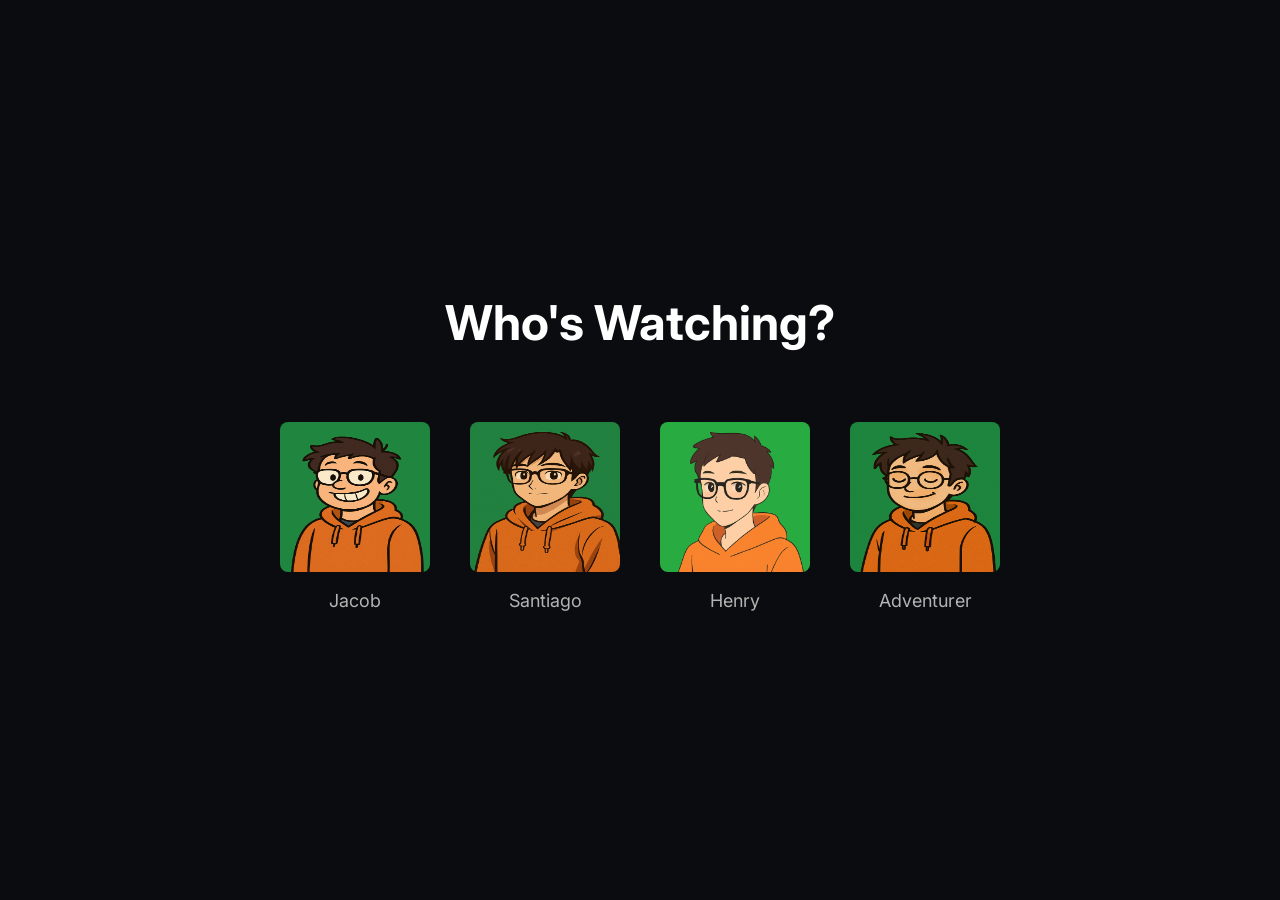
==== index.html @ 8b9bdb8b "Changed name for fun" ====
<!DOCTYPE html>
<html lang="en">
<head>
    <meta charset="UTF-8">
    <meta name="viewport" content="width=device-width, initial-scale=1.0">
    <title>Henry - Hulu Style Portfolio</title>
    <link href="https://fonts.googleapis.com/css2?family=Inter:wght@400;500;600;700;800&display=swap" rel="stylesheet">
    <link rel="stylesheet" href="styles.css">
</head>
<body>
    <!-- Profile Selection Page (Initial View) -->
    <div class="page active" id="profile-selection-page">
        <section class="profile-selection">
            <div class="container">
                <h2>Who's Watching?</h2>
                <div class="profiles">
                    <div class="profile" data-profile="recruiter">
                        <img src="/fotos/person1.png" alt="Person1" class="Person">
                        <!-- <div class="profile-img blue">😊</div> -->
                        <div class="profile-name">Jacob</div>
                    </div>
                    <div class="profile" data-profile="developer">
                        <img src="/fotos/person2.png" alt="Person2" class="Person">
                        <!-- <div class="profile-img gray">😊</div> -->
                        <div class="profile-name">Santiago</div>
                    </div>
                    <div class="profile" data-profile="client">
                        <img src="/fotos/person6.png" alt="Person3" class="Person">
                        <!-- <div class="profile-img green">😊</div> -->
                        <div class="profile-name">Henry</div>
                    </div>
                    <div class="profile" data-profile="adventurer">
                        <img src="/fotos/person4.png" alt="Person4" class="Person">
                        <!-- <div class="profile-img orange">😊</div> -->
                        <div class="profile-name">Adventurer</div>
                    </div>
                </div>
            </div>
        </section>
    </div>

    <!-- Main Content Page (Hidden Initially) -->
    <div class="page" id="main-content-page">
        <header id="header">
            <div class="container">
                <nav>
                    <div class="logo">Henry</div>
                    <ul class="nav-links">
                        <li><a href="#home">Home</a></li>
                        <li><a href="#top-picks">Recommendations</a></li>
                        <li><a href="#skills">Skills</a></li>
                        <li><a href="#projects">Projects</a></li>
                        <li><a href="#hire">Hire Me</a></li>
                    </ul>
                    <div class="profile-icon">👤</div>
                </nav>
            </div>
        </header>

        <section class="hero" id="home">
            <div class="container">
                <div id= "homeBackgroundimg" class="hero-content" >
                    <!-- style="background-image: url('fotos/contact_me.jpg')" for the hero-content div class to make an image for the home page-->
                    <h1>Henry - Programmer</h1>
                    <p>Dynamic and results-driven Software Engineer with 1+ years in full-stack development across high-impact, large-scale applications. I bring expertise in React, Node, AWS, Kubernetes, and Docker, with a passion for optimizing systems to scale.</p>
                    <div class="action-buttons">
                        <a href="Resume@Henry.pdf" download>
                            <button class="btn btn-primary">
                                <span class="btn-icon">▶</span> Resume
                            </button>
                        </a>
                        <a href="https://www.linkedin.com/in/henry-ramirez-jr-a939a5216/" target="_blank">
                            <button class="btn btn-secondary">
                                <span class="btn-icon">ℹ</span> LinkedIn
                            </button>
                        </a>
                    </div>
                </div>
            </div>
        </section>

        <section class="section" id="top-picks">
            <div class="container">
                <div class="section-header">
                    <h2 class="section-title">Today's Top Picks</h2>
                    <p class="section-subtitle">Explore my highlighted projects and experiences</p>
                </div>
                
                <div class="picks-row">
                    <h3>Recommendations</h3>
                    <div class="picks-content">
                        <!-- <div class="pick-card" style="background-image: url('/api/placeholder/400/320')">
                            <div class="pick-card-content">
                                <h4>Recommendations</h4>
                            </div>
                        </div> -->
                        <a href="#hire">
                            <div id="contact" class="pick-card">
                                <div class="pick-card-content">
                                    <h4>Contact Me</h4>
                                </div>
                            </div>
                        </a>
                        <a href="#projects">
                            <div id="project" class="pick-card">
                                <div class="pick-card-content">
                                    <h4>Projects</h4>
                                </div>
                            </div>
                        </a>
                        <a href="#skills">
                            <div id="experience" class="pick-card">
                                <div class="pick-card-content">
                                    <h4>Experience</h4>
                                </div>
                            </div>
                        </a>
                        <!-- <div class="pick-card" style="background-image: url('/api/placeholder/400/320')">
                            <div class="pick-card-content">
                                <h4>Certifications</h4>
                            </div>
                        </div> -->
                    </div>
                </div>
            </div>
        </section>

        <section class="section" id="skills">
            <div class="container">
                <div class="section-header">
                    <h2 class="section-title">Skills & Expertise</h2>
                    <p class="section-subtitle">Technologies and tools I work with</p>
                </div>
                
                <div class="skills-grid">
                    <div class="skill-category">
                        <h3>Frontend Development</h3>
                        <ul class="skill-list">
                            <li>React.js</li>
                            <li>JavaScript / TypeScript</li>
                            <li>HTML5 & CSS3</li>
                        </ul>
                    </div>
                    
                    <div class="skill-category">
                        <h3>Backend Development</h3>
                        <ul class="skill-list">
                            <li>Node.js</li>
                            <li>Java</li>
                            <li>C++</li>
                        </ul>
                    </div>
                    
                    <!-- <div class="skill-category">
                        <h3>DevOps & Cloud</h3>
                        <ul class="skill-list">
                            <li>AWS / GCP</li>
                            <li>Docker / Kubernetes</li>
                            <li>CI/CD Pipelines</li>
                            <li>Terraform / IaC</li>
                            <li>Monitoring & Logging</li>
                        </ul>
                    </div> -->
                    
                    <div class="skill-category">
                        <h3>Tools & Practices</h3>
                        <ul class="skill-list">
                            <li>Git / GitHub</li>
                            <li>Agile / Scrum</li>
                            <li>Test-Driven Development</li>
                            <li>Performance Optimization</li>
                            <li>Security Best Practices</li>
                        </ul>
                    </div>
                </div>
            </div>
        </section>

        <section class="section" id="projects">
            <div class="container">
                <div class="section-header">
                    <h2 class="section-title">Featured Projects</h2>
                    <p class="section-subtitle">A selection of my recent work and achievements</p>
                </div>
                
                <div class="projects-container">
                    <a href="https://github.com/HDramire/fighting-game" target="_blank">
                        <div class="project-card">
                            <div id="fightingGame" class="project-image">
                                <span class="fade-text">Project 1</span>
                            </div>
                            <div class="project-content">
                                <h3>Fightting Game</h3>
                                <p>Built a game inspired by Street Fighter, where two players can fight each other and one of them can win a match. </p>
                                <div class="project-tags">
                                    <span class="tag">JavaScript</span>
                                    <span class="tag">HTML</span>
                                    <span class="tag">CSS</span>
                                </div>
                            </div>
                        </div>
                    </a>
                    <a href="https://github.com/HDramire/ContactApp2" target="_blank">
                        <div class="project-card">
                            <div id="phoneContact" class="project-image">
                                <span class="fade-text">Project 2</span>
                            </div>
                            <div class="project-content">
                                <h3>Contacts app</h3>
                                <p>Developed a contact app where the user its shown  couple of names with their phone number but can also add more contacts.</p>
                                <div class="project-tags">
                                    <span class="tag">React.js</span>
                                    <span class="tag">JavaScript</span>
                                    <span class="tag">HTML</span>
                                    <span class="tag">CSS</span>
                                </div>
                            </div>
                        </div>
                    </a>
                    
                    <div class="project-card">
                        <div id="personalWeb" class="project-image">
                            <span class="fade-text">Project 3</span>
                        </div>
                        <div class="project-content">
                            <h3>Microservices Migration</h3>
                            <p>Transformed legacy monolith into a scalable microservices architecture, reducing response times by 80%.</p>
                            <div class="project-tags">
                                <span class="tag">Kubernetes</span>
                                <span class="tag">Docker</span>
                                <span class="tag">Kafka</span>
                            </div>
                        </div>
                    </div>
                </div>
            </div>
        </section>

        <section class="section" id="hire">
            <div class="container">
                <div class="section-header">
                    <h2 class="section-title">Let's Work Together</h2>
                    <p class="section-subtitle">Interested in collaborating or have a project in mind? Get in touch!</p>
                </div>
                <a href="mailto:hrehenry29@gmail.com">
                    <div style="text-align: center; margin-top: 30px;">
                        <button class="btn btn-primary">Contact Me</button>
                    </div>
                </a>
            </div>
        </section>

        <footer>
            <div class="container">
                <p>© 2025 Henry. All rights reserved.</p>
                <p>Inspired by Hulu's design language & Netflix's layout</p>
            </div>
        </footer>
    </div>
    <script src="script.js"></script>
</body>
</html>
---- styles.css ----
:root {
            --primary: #1ce783; /* Hulu green */
            --primary-hover: #0fe276;
            --background: #0b0c0f;
            --card-bg: #1a1c22;
            --text: #ffffff;
            --text-muted: #b3b3b3;
        }

        #contact:hover {
            background-image: url('fotos/contact_me.jpg');
            animation: fadeIn 0.5s ease-in;
        }
        #project:hover {
            background-image: url('fotos/project_me.png');
            animation: fadeIn 0.5s ease-in;
        }
        #experience:hover {
            background-image: url('fotos/experience_me.jpg');
            animation: fadeIn 0.5s ease-in;
        }
        
        * {
            margin: 0;
            padding: 0;
            box-sizing: border-box;
        }
        
        body {
            font-family: 'Inter', sans-serif;
            background-color: var(--background);
            color: var(--text);
            line-height: 1.6;
            overflow-x: hidden;
        }
        
        a {
            text-decoration: none;
            color: var(--text);
        }
        
        button {
            cursor: pointer;
        }
        
        img {
            max-width: 100%;
        }
        
        .container {
            width: 95%;
            max-width: 1400px;
            margin: 0 auto;
        }
        
        /*  transitions */
        .page {
            display: none;
            opacity: 0;
            transition: opacity 0.8s ease;
            position: absolute;
            width: 100%;
            top: 0;
            left: 0;
        }
        
        .page.active {
            display: block;
            opacity: 1;
            position: relative;
        }
        
        /* Header - initially hidden */
        header {
            position: fixed;
            top: 0;
            left: 0;
            right: 0;
            z-index: 100;
            padding: 15px 0;
            background: linear-gradient(to bottom, rgba(11, 12, 15, 0.95) 0%, rgba(11, 12, 15, 0) 100%);
            transition: all 0.3s ease;
            opacity: 0;
            transform: translateY(-20px);
        }
        
        header.visible {
            opacity: 1;
            transform: translateY(0);
        }
        
        header.scrolled {
            background-color: var(--background);
        }
        
        nav {
            display: flex;
            justify-content: space-between;
            align-items: center;
        }
        
        .logo {
            font-size: 24px;
            font-weight: 800;
            color: var(--primary);
            letter-spacing: 1px;
            text-transform: uppercase;
        }
        
        .nav-links {
            display: flex;
            list-style: none;
        }
        
        .nav-links li {
            margin-left: 30px;
        }
        
        .nav-links a {
            font-weight: 500;
            transition: color 0.3s ease;
            font-size: 16px;
        }
        
        .nav-links a:hover {
            color: var(--primary);
        }
        
        .profile-icon {
            width: 32px;
            height: 32px;
            border-radius: 50%;
            background-color: var(--primary);
            display: flex;
            align-items: center;
            justify-content: center;
        }

        .profile-wrapper {
            position: relative;
            display: inline-block;
        }
        
        .profile-menu {
            position: absolute;
            right: 0;
            top: 45px;
            background: #1a1c22;
            border: 1px solid rgba(255, 255, 255, 0.12);
            border-radius: 8px;
            padding: 8px;
            min-width: 160px;
            display: none;
            z-index: 9999;
        }
        
        .profile-menu.show {
            display: block;
        }
        
        .profile-menu-item {
            width: 100%;
            background: transparent;
            border: none;
            color: #fff;
            padding: 10px 12px;
            text-align: left;
            cursor: pointer;
            border-radius: 6px;
        }
        
        .profile-menu-item:hover {
            background: rgba(255, 255, 255, 0.08);
        }
        
        /* Hero Section */
        .hero {
            height: 100vh;
            min-height: 700px;
            display: flex;
            align-items: center;
            background: linear-gradient(to top, var(--background) 0%, rgba(11, 12, 15, 0.7) 50%, rgba(11, 12, 15, 0.4) 100%), url('/api/placeholder/1920/1080') center/cover no-repeat;
            margin-bottom: 40px;
            padding-top: 60px;
        }
        
        .hero-content {
            max-width: 800px;
        }
        
        .hero h1 {
            font-size: 52px;
            font-weight: 800;
            margin-bottom: 15px;
            line-height: 1.2;
        }
        
        .hero h2 {
            font-size: 28px;
            font-weight: 600;
            margin-bottom: 20px;
            color: var(--primary);
        }
        
        .hero p {
            margin-bottom: 30px;
            font-size: 18px;
            max-width: 700px;
            line-height: 1.6;
        }
        
        .action-buttons {
            display: flex;
            gap: 15px;
        }
        
        .btn {
            padding: 12px 24px;
            border-radius: 4px;
            font-weight: 600;
            font-size: 16px;
            transition: all 0.3s ease;
            display: inline-flex;
            align-items: center;
        }
        
        .btn-primary {
            background-color: var(--primary);
            color: #000;
            border: none;
        }
        
        .btn-primary:hover {
            background-color: var(--primary-hover);
            transform: translateY(-2px);
        }
        
        .btn-secondary {
            background-color: rgba(255, 255, 255, 0.2);
            color: var(--text);
            border: none;
        }
        
        .btn-secondary:hover {
            background-color: rgba(255, 255, 255, 0.3);
            transform: translateY(-2px);
        }
        
        .btn-icon {
            margin-right: 8px;
        }
        
        /* Profile Selection - Who's Watching */
        .profile-selection {
            text-align: center;
            padding: 100px 0;
            height: 100vh;
            display: flex;
            flex-direction: column;
            justify-content: center;
        }
        
        .profile-selection h2 {
            font-size: 48px;
            margin-bottom: 60px;
            animation: fadeIn 1s ease;
        }
        
        .profiles {
            display: flex;
            justify-content: center;
            gap: 40px;
            margin-top: 40px;
            animation: fadeIn 1s ease 0.3s forwards;
            opacity: 0;
        }
        
        .profile {
            text-align: center;
            cursor: pointer;
            transition: transform 0.3s ease;
        }
        
        .profile:hover {
            transform: scale(1.1);
        }
        
        .profile-img {
            width: 150px;
            height: 150px;
            border-radius: 8px;
            margin-bottom: 15px;
            overflow: hidden;
            background-color: var(--card-bg);
            display: flex;
            align-items: center;
            justify-content: center;
            transition: all 0.3s ease;
        }
        
        .profile-img.blue {
            background-color: #00a8ff;
        }
        
        .profile-img.gray {
            background-color: #636e72;
        }
        
        .profile-img.green {
            background-color: var(--primary);
        }
        
        .profile-img.orange {
            background-color: #ff9f43;
        }

        .Person {
            width: 150px;
            height: 150px;
            border-radius: 8px;
            margin-bottom: 15px;
            overflow: hidden;
            background-color: var(--card-bg);
            display: flex;
            align-items: center;
            justify-content: center;
            transition: all 0.3s ease;
        }

         #recruiter-img {
            background-image: url('fotos/person1.png');
        }
        #developer-img {
            background-image: url('fotos/person2.png');
        }
        #client-img {
            background-image: url('fotos/person3.png');
        }
        #adventurer-img {
            background-image: url('fotos/person4.png');
        }
        
        .profile-name {
            font-size: 18px;
            color: var(--text-muted);
            transition: color 0.3s ease;
        }
        
        .profile:hover .profile-name {
            color: var(--primary);
        }
        
        /* Section Styling */
        .section {
            margin-bottom: 60px;
        }
        
        .section-header {
            margin-bottom: 30px;
        }
        
        .section-title {
            font-size: 32px;
            font-weight: 700;
            margin-bottom: 10px;
        }
        
        .section-subtitle {
            color: var(--text-muted);
            font-size: 18px;
            max-width: 700px;
        }
        
        /* Top Picks Section */
        .picks-row {
            margin-bottom: 50px;
        }
        
        .picks-row h3 {
            font-size: 24px;
            margin-bottom: 20px;
            font-weight: 600;
        }
        
        .picks-content {
            display: grid;
            grid-template-columns: repeat(5, 1fr);
            gap: 15px;
        }
        
        .pick-card {
            position: relative;
            height: 180px;
            border-radius: 4px;
            overflow: hidden;
            transition: transform 0.3s ease;
            background-size: cover;
            background-position: center;
            background-color: var(--card-bg);
        }
        
        .pick-card:hover {
            transform: scale(1.05);
            z-index: 1;
        }
        
        .pick-card-content {
            position: absolute;
            bottom: 0;
            left: 0;
            right: 0;
            padding: 15px;
            background: linear-gradient(to top, rgba(0,0,0,0.8) 0%, rgba(0,0,0,0) 100%);
        }
        
        .pick-card h4 {
            font-size: 16px;
            margin-bottom: 5px;
        }
        
        /* Skills Section */
        .skills-grid {
            display: grid;
            grid-template-columns: repeat(auto-fill, minmax(280px, 1fr));
            gap: 20px;
        }
        
        .skill-category {
            background-color: var(--card-bg);
            border-radius: 4px;
            padding: 20px;
        }
        
        .skill-category h3 {
            color: var(--primary);
            margin-bottom: 15px;
            font-size: 20px;
        }
        
        .skill-list {
            list-style: none;
        }
        
        .skill-list li {
            margin-bottom: 8px;
            display: flex;
            align-items: center;
        }
        
        .skill-list li:before {
            content: "•";
            color: var(--primary);
            margin-right: 10px;
            font-size: 20px;
        }
        
        /* Projects Section */
        .projects-container {
            display: grid;
            grid-template-columns: repeat(3, 1fr);
            gap: 20px;
        }
        
        .project-card {
            background-color: var(--card-bg);
            border-radius: 4px;
            overflow: hidden;
            transition: transform 0.3s ease;
        }
        
        .project-card:hover {
            transform: translateY(-10px);
        }
        
        .project-image {
            height: 200px;
            background-color: rgba(28, 231, 131, 0.1);
            display: flex;
            align-items: center;
            justify-content: center;
            font-size: 24px;
            color: var(--primary);
            background-repeat: no-repeat;
            background-size: cover;
            transition: background-image 0.8s ease-in;
        }

        .fade-text {
            transition: opacity 0.5s ease;
            z-index: 2;
            position: relative;
        }

        #fightingGame:hover {
            background-image: url('fotos/fighting_game.jpeg');
            animation: fadeIn 0.8s ease-in;
        }
         
        #fightingGame:hover .fade-text {
            opacity: 0; 
        }

        #phoneContact:hover {
            background-image: url('fotos/phone_app.jpeg');
            animation: fadeIn 0.5s ease-in;
        }

        #phoneContact:hover .fade-text {
            opacity: 0; 
        }

        /* #FightingGame:hover {
            background-image: url('fotos/fighting_game.jpeg');
        } */
        
        .project-content {
            padding: 20px;
        }
        
        .project-content h3 {
            font-size: 20px;
            margin-bottom: 10px;
        }
        
        .project-tags {
            display: flex;
            flex-wrap: wrap;
            gap: 8px;
            margin-top: 15px;
        }
        
        .tag {
            padding: 4px 10px;
            background-color: rgba(28, 231, 131, 0.15);
            color: var(--primary);
            border-radius: 4px;
            font-size: 12px;
        }
        
        /* Footer */
        footer {
            padding: 40px 0;
            text-align: center;
            border-top: 1px solid rgba(255, 255, 255, 0.1);
            margin-top: 80px;
        }
        
        footer p {
            color: var(--text-muted);
            font-size: 14px;
            margin-bottom: 10px;
        }
        
        /* Animations */
        @keyframes fadeIn {
            from { opacity: 0; }
            to { opacity: 1; }
        }
        
        /* Mobile Responsive */
        @media (max-width: 1200px) {
            .picks-content {
                grid-template-columns: repeat(4, 1fr);
            }
            
            .projects-container {
                grid-template-columns: repeat(2, 1fr);
            }
        }
        
        @media (max-width: 992px) {
            .picks-content {
                grid-template-columns: repeat(3, 1fr);
            }
            
            .hero h1 {
                font-size: 42px;
            }
        }
        
        @media (max-width: 768px) {
            .nav-links {
                display: none;
            }
            
            .hero h1 {
                font-size: 36px;
            }
            
            .hero h2 {
                font-size: 22px;
            }
            
            .picks-content {
                grid-template-columns: repeat(2, 1fr);
            }
            
            .projects-container {
                grid-template-columns: 1fr;
            }
            
            .profiles {
                flex-wrap: wrap;
                gap: 20px;
            }
        }
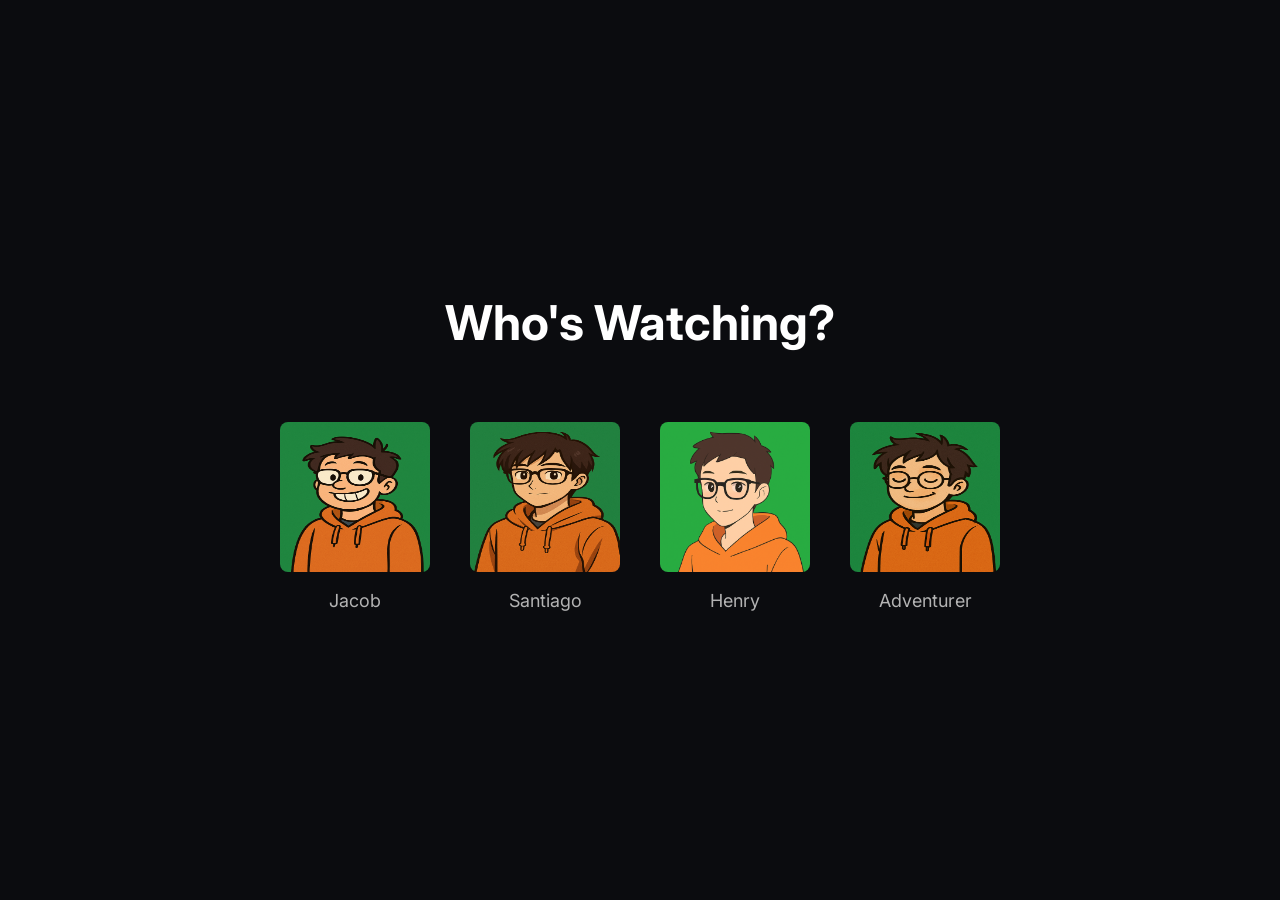
==== commit 64dce463: "Merge branch 'main' of https://github.com/HDramire/Portfolio" ====
--- a/index.html
+++ b/index.html
@@ -15,22 +15,22 @@
                 <h2>Who's Watching?</h2>
                 <div class="profiles">
                     <div class="profile" data-profile="recruiter">
-                        <img src="/fotos/person1.png" alt="Person1" class="Person">
+                        <img src="fotos/person1.png" alt="Person1" class="Person">
                         <!-- <div class="profile-img blue">😊</div> -->
                         <div class="profile-name">Jacob</div>
                     </div>
                     <div class="profile" data-profile="developer">
-                        <img src="/fotos/person2.png" alt="Person2" class="Person">
+                        <img src="fotos/person2.png" alt="Person2" class="Person">
                         <!-- <div class="profile-img gray">😊</div> -->
                         <div class="profile-name">Santiago</div>
                     </div>
                     <div class="profile" data-profile="client">
-                        <img src="/fotos/person6.png" alt="Person3" class="Person">
+                        <img src="fotos/person6.png" alt="Person3" class="Person">
                         <!-- <div class="profile-img green">😊</div> -->
                         <div class="profile-name">Henry</div>
                     </div>
                     <div class="profile" data-profile="adventurer">
-                        <img src="/fotos/person4.png" alt="Person4" class="Person">
+                        <img src="fotos/person4.png" alt="Person4" class="Person">
                         <!-- <div class="profile-img orange">😊</div> -->
                         <div class="profile-name">Adventurer</div>
                     </div>
@@ -52,7 +52,13 @@
                         <li><a href="#projects">Projects</a></li>
                         <li><a href="#hire">Hire Me</a></li>
                     </ul>
-                    <div class="profile-icon">👤</div>
+                    <div class="profile-wrapper"> 
+                        <button class="profile-icon" id="profileMenuBtn">👤</button>
+
+                        <div class="profile-menu" id="profileMenu">
+                            <button class="profile-menu-item" id="switchProfileBtn">Switch Profile</button>
+                        </div>
+                    </div>
                 </nav>
             </div>
         </header>
@@ -62,7 +68,7 @@
                 <div id= "homeBackgroundimg" class="hero-content" >
                     <!-- style="background-image: url('fotos/contact_me.jpg')" for the hero-content div class to make an image for the home page-->
                     <h1>Henry - Programmer</h1>
-                    <p>Dynamic and results-driven Software Engineer with 1+ years in full-stack development across high-impact, large-scale applications. I bring expertise in React, Node, AWS, Kubernetes, and Docker, with a passion for optimizing systems to scale.</p>
+                    <p>Dynamic and results-driven Software Engineer with 1 years in full-stack development across high-impact, large-scale applications. I bring expertise in React, Node, AWS, Kubernetes, and Docker, with a passion for optimizing systems to scale.</p>
                     <div class="action-buttons">
                         <a href="Resume@Henry.pdf" download>
                             <button class="btn btn-primary">
@@ -184,7 +190,7 @@
                 </div>
                 
                 <div class="projects-container">
-                    <a href="https://github.com/HDramire/fighting-game" target="_blank">
+                    <a href="https://hdramire.github.io/fighting-game/" target="_blank">
                         <div class="project-card">
                             <div id="fightingGame" class="project-image">
                                 <span class="fade-text">Project 1</span>
@@ -259,4 +265,5 @@
     </div>
     <script src="script.js"></script>
 </body>
-</html>+
+</html>
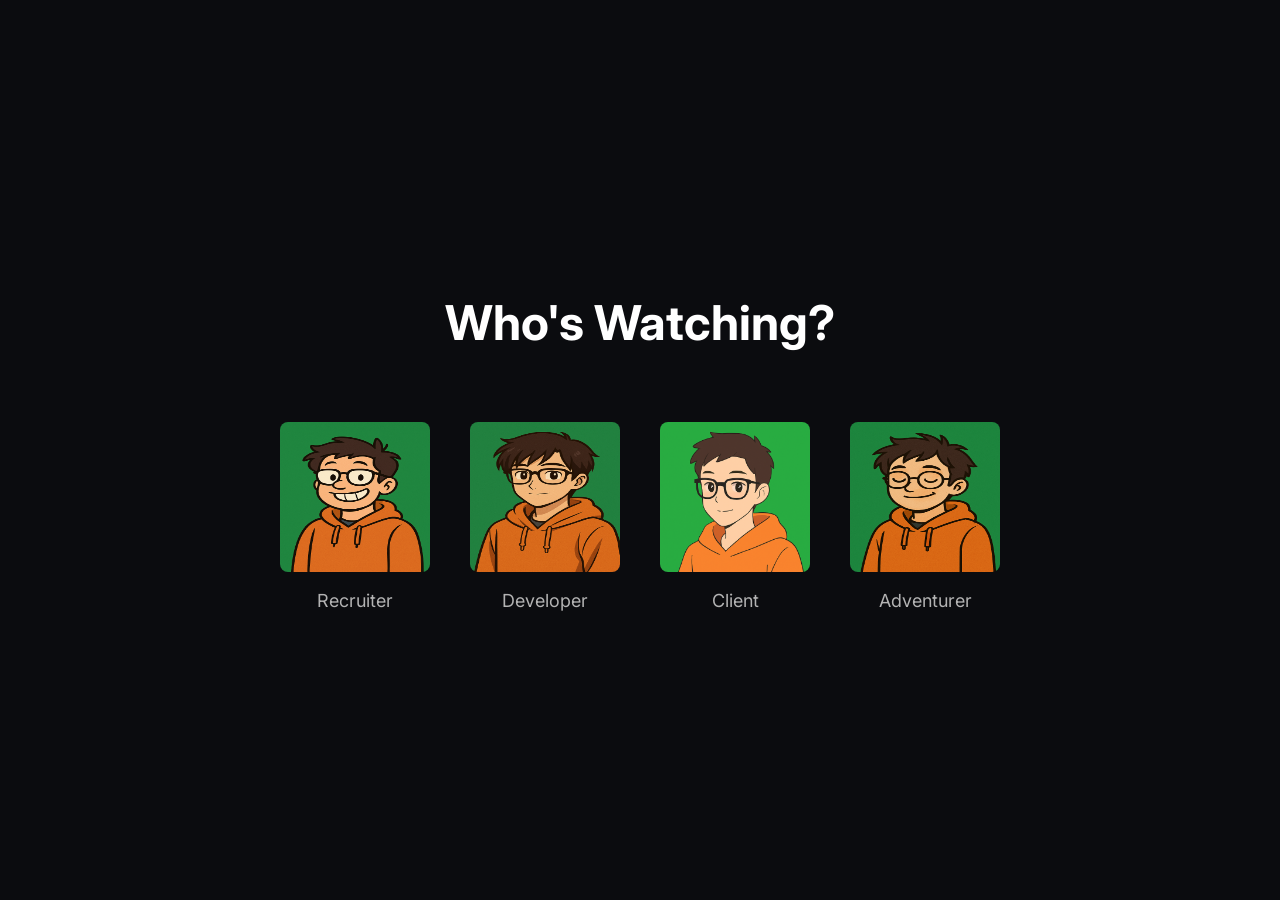
==== commit 2ca9e832: "Changed the names back to origin" ====
--- a/index.html
+++ b/index.html
@@ -17,17 +17,17 @@
                     <div class="profile" data-profile="recruiter">
                         <img src="fotos/person1.png" alt="Person1" class="Person">
                         <!-- <div class="profile-img blue">😊</div> -->
-                        <div class="profile-name">Jacob</div>
+                        <div class="profile-name">Recruiter</div>
                     </div>
                     <div class="profile" data-profile="developer">
                         <img src="fotos/person2.png" alt="Person2" class="Person">
                         <!-- <div class="profile-img gray">😊</div> -->
-                        <div class="profile-name">Santiago</div>
+                        <div class="profile-name">Developer</div>
                     </div>
                     <div class="profile" data-profile="client">
                         <img src="fotos/person6.png" alt="Person3" class="Person">
                         <!-- <div class="profile-img green">😊</div> -->
-                        <div class="profile-name">Henry</div>
+                        <div class="profile-name">Client</div>
                     </div>
                     <div class="profile" data-profile="adventurer">
                         <img src="fotos/person4.png" alt="Person4" class="Person">
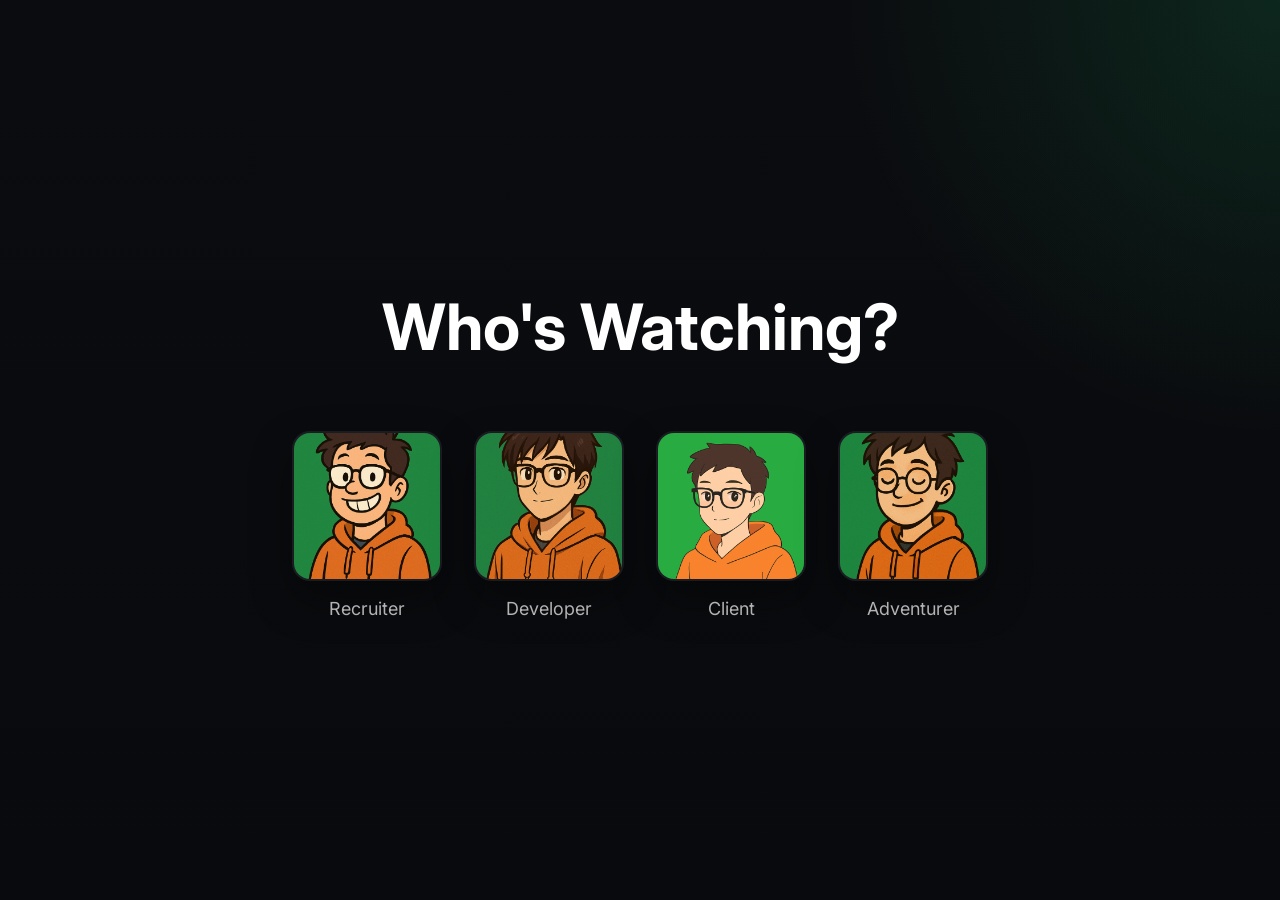
==== commit eddda7a1: "Created different profiles" ====
--- a/index.html
+++ b/index.html
@@ -1,269 +1,39 @@
-<!DOCTYPE html>
-<html lang="en">
-<head>
-    <meta charset="UTF-8">
-    <meta name="viewport" content="width=device-width, initial-scale=1.0">
-    <title>Henry - Hulu Style Portfolio</title>
-    <link href="https://fonts.googleapis.com/css2?family=Inter:wght@400;500;600;700;800&display=swap" rel="stylesheet">
-    <link rel="stylesheet" href="styles.css">
-</head>
-<body>
-    <!-- Profile Selection Page (Initial View) -->
-    <div class="page active" id="profile-selection-page">
-        <section class="profile-selection">
-            <div class="container">
-                <h2>Who's Watching?</h2>
-                <div class="profiles">
-                    <div class="profile" data-profile="recruiter">
-                        <img src="fotos/person1.png" alt="Person1" class="Person">
-                        <!-- <div class="profile-img blue">😊</div> -->
-                        <div class="profile-name">Recruiter</div>
-                    </div>
-                    <div class="profile" data-profile="developer">
-                        <img src="fotos/person2.png" alt="Person2" class="Person">
-                        <!-- <div class="profile-img gray">😊</div> -->
-                        <div class="profile-name">Developer</div>
-                    </div>
-                    <div class="profile" data-profile="client">
-                        <img src="fotos/person6.png" alt="Person3" class="Person">
-                        <!-- <div class="profile-img green">😊</div> -->
-                        <div class="profile-name">Client</div>
-                    </div>
-                    <div class="profile" data-profile="adventurer">
-                        <img src="fotos/person4.png" alt="Person4" class="Person">
-                        <!-- <div class="profile-img orange">😊</div> -->
-                        <div class="profile-name">Adventurer</div>
-                    </div>
-                </div>
-            </div>
-        </section>
-    </div>
-
-    <!-- Main Content Page (Hidden Initially) -->
-    <div class="page" id="main-content-page">
-        <header id="header">
-            <div class="container">
-                <nav>
-                    <div class="logo">Henry</div>
-                    <ul class="nav-links">
-                        <li><a href="#home">Home</a></li>
-                        <li><a href="#top-picks">Recommendations</a></li>
-                        <li><a href="#skills">Skills</a></li>
-                        <li><a href="#projects">Projects</a></li>
-                        <li><a href="#hire">Hire Me</a></li>
-                    </ul>
-                    <div class="profile-wrapper"> 
-                        <button class="profile-icon" id="profileMenuBtn">👤</button>
-
-                        <div class="profile-menu" id="profileMenu">
-                            <button class="profile-menu-item" id="switchProfileBtn">Switch Profile</button>
-                        </div>
-                    </div>
-                </nav>
-            </div>
-        </header>
-
-        <section class="hero" id="home">
-            <div class="container">
-                <div id= "homeBackgroundimg" class="hero-content" >
-                    <!-- style="background-image: url('fotos/contact_me.jpg')" for the hero-content div class to make an image for the home page-->
-                    <h1>Henry - Programmer</h1>
-                    <p>Dynamic and results-driven Software Engineer with 1 years in full-stack development across high-impact, large-scale applications. I bring expertise in React, Node, AWS, Kubernetes, and Docker, with a passion for optimizing systems to scale.</p>
-                    <div class="action-buttons">
-                        <a href="Resume@Henry.pdf" download>
-                            <button class="btn btn-primary">
-                                <span class="btn-icon">▶</span> Resume
-                            </button>
-                        </a>
-                        <a href="https://www.linkedin.com/in/henry-ramirez-jr-a939a5216/" target="_blank">
-                            <button class="btn btn-secondary">
-                                <span class="btn-icon">ℹ</span> LinkedIn
-                            </button>
-                        </a>
-                    </div>
-                </div>
-            </div>
-        </section>
-
-        <section class="section" id="top-picks">
-            <div class="container">
-                <div class="section-header">
-                    <h2 class="section-title">Today's Top Picks</h2>
-                    <p class="section-subtitle">Explore my highlighted projects and experiences</p>
-                </div>
-                
-                <div class="picks-row">
-                    <h3>Recommendations</h3>
-                    <div class="picks-content">
-                        <!-- <div class="pick-card" style="background-image: url('/api/placeholder/400/320')">
-                            <div class="pick-card-content">
-                                <h4>Recommendations</h4>
-                            </div>
-                        </div> -->
-                        <a href="#hire">
-                            <div id="contact" class="pick-card">
-                                <div class="pick-card-content">
-                                    <h4>Contact Me</h4>
-                                </div>
-                            </div>
-                        </a>
-                        <a href="#projects">
-                            <div id="project" class="pick-card">
-                                <div class="pick-card-content">
-                                    <h4>Projects</h4>
-                                </div>
-                            </div>
-                        </a>
-                        <a href="#skills">
-                            <div id="experience" class="pick-card">
-                                <div class="pick-card-content">
-                                    <h4>Experience</h4>
-                                </div>
-                            </div>
-                        </a>
-                        <!-- <div class="pick-card" style="background-image: url('/api/placeholder/400/320')">
-                            <div class="pick-card-content">
-                                <h4>Certifications</h4>
-                            </div>
-                        </div> -->
-                    </div>
-                </div>
-            </div>
-        </section>
-
-        <section class="section" id="skills">
-            <div class="container">
-                <div class="section-header">
-                    <h2 class="section-title">Skills & Expertise</h2>
-                    <p class="section-subtitle">Technologies and tools I work with</p>
-                </div>
-                
-                <div class="skills-grid">
-                    <div class="skill-category">
-                        <h3>Frontend Development</h3>
-                        <ul class="skill-list">
-                            <li>React.js</li>
-                            <li>JavaScript / TypeScript</li>
-                            <li>HTML5 & CSS3</li>
-                        </ul>
-                    </div>
-                    
-                    <div class="skill-category">
-                        <h3>Backend Development</h3>
-                        <ul class="skill-list">
-                            <li>Node.js</li>
-                            <li>Java</li>
-                            <li>C++</li>
-                        </ul>
-                    </div>
-                    
-                    <!-- <div class="skill-category">
-                        <h3>DevOps & Cloud</h3>
-                        <ul class="skill-list">
-                            <li>AWS / GCP</li>
-                            <li>Docker / Kubernetes</li>
-                            <li>CI/CD Pipelines</li>
-                            <li>Terraform / IaC</li>
-                            <li>Monitoring & Logging</li>
-                        </ul>
-                    </div> -->
-                    
-                    <div class="skill-category">
-                        <h3>Tools & Practices</h3>
-                        <ul class="skill-list">
-                            <li>Git / GitHub</li>
-                            <li>Agile / Scrum</li>
-                            <li>Test-Driven Development</li>
-                            <li>Performance Optimization</li>
-                            <li>Security Best Practices</li>
-                        </ul>
-                    </div>
-                </div>
-            </div>
-        </section>
-
-        <section class="section" id="projects">
-            <div class="container">
-                <div class="section-header">
-                    <h2 class="section-title">Featured Projects</h2>
-                    <p class="section-subtitle">A selection of my recent work and achievements</p>
-                </div>
-                
-                <div class="projects-container">
-                    <a href="https://hdramire.github.io/fighting-game/" target="_blank">
-                        <div class="project-card">
-                            <div id="fightingGame" class="project-image">
-                                <span class="fade-text">Project 1</span>
-                            </div>
-                            <div class="project-content">
-                                <h3>Fightting Game</h3>
-                                <p>Built a game inspired by Street Fighter, where two players can fight each other and one of them can win a match. </p>
-                                <div class="project-tags">
-                                    <span class="tag">JavaScript</span>
-                                    <span class="tag">HTML</span>
-                                    <span class="tag">CSS</span>
-                                </div>
-                            </div>
-                        </div>
-                    </a>
-                    <a href="https://github.com/HDramire/ContactApp2" target="_blank">
-                        <div class="project-card">
-                            <div id="phoneContact" class="project-image">
-                                <span class="fade-text">Project 2</span>
-                            </div>
-                            <div class="project-content">
-                                <h3>Contacts app</h3>
-                                <p>Developed a contact app where the user its shown  couple of names with their phone number but can also add more contacts.</p>
-                                <div class="project-tags">
-                                    <span class="tag">React.js</span>
-                                    <span class="tag">JavaScript</span>
-                                    <span class="tag">HTML</span>
-                                    <span class="tag">CSS</span>
-                                </div>
-                            </div>
-                        </div>
-                    </a>
-                    
-                    <div class="project-card">
-                        <div id="personalWeb" class="project-image">
-                            <span class="fade-text">Project 3</span>
-                        </div>
-                        <div class="project-content">
-                            <h3>Microservices Migration</h3>
-                            <p>Transformed legacy monolith into a scalable microservices architecture, reducing response times by 80%.</p>
-                            <div class="project-tags">
-                                <span class="tag">Kubernetes</span>
-                                <span class="tag">Docker</span>
-                                <span class="tag">Kafka</span>
-                            </div>
-                        </div>
-                    </div>
-                </div>
-            </div>
-        </section>
-
-        <section class="section" id="hire">
-            <div class="container">
-                <div class="section-header">
-                    <h2 class="section-title">Let's Work Together</h2>
-                    <p class="section-subtitle">Interested in collaborating or have a project in mind? Get in touch!</p>
-                </div>
-                <a href="mailto:hrehenry29@gmail.com">
-                    <div style="text-align: center; margin-top: 30px;">
-                        <button class="btn btn-primary">Contact Me</button>
-                    </div>
-                </a>
-            </div>
-        </section>
-
-        <footer>
-            <div class="container">
-                <p>© 2025 Henry. All rights reserved.</p>
-                <p>Inspired by Hulu's design language & Netflix's layout</p>
-            </div>
-        </footer>
-    </div>
-    <script src="script.js"></script>
-</body>
-
-</html>
+<!DOCTYPE html>
+<html lang="en">
+<head>
+    <meta charset="UTF-8">
+    <meta name="viewport" content="width=device-width, initial-scale=1.0">
+    <title>Henry Ramirez Jr. | Choose a Profile</title>
+    <link href="https://fonts.googleapis.com/css2?family=Inter:wght@400;500;600;700;800&display=swap" rel="stylesheet">
+    <link rel="stylesheet" href="styles.css">
+</head>
+<body>
+    <div class="page active" id="profile-selection-page">
+        <section class="profile-selection">
+            <div class="container">
+                <h2>Who's Watching?</h2>
+                <div class="profiles">
+                    <a class="profile" data-profile="recruiter" data-href="profiles/recruiter.html" href="profiles/recruiter.html">
+                        <img src="fotos/person1.png" alt="Recruiter profile" class="person">
+                        <div class="profile-name">Recruiter</div>
+                    </a>
+                    <a class="profile" data-profile="developer" data-href="profiles/developer.html" href="profiles/developer.html">
+                        <img src="fotos/person2.png" alt="Developer profile" class="person">
+                        <div class="profile-name">Developer</div>
+                    </a>
+                    <a class="profile" data-profile="client" data-href="profiles/client.html" href="profiles/client.html">
+                        <img src="fotos/person6.png" alt="Client profile" class="person">
+                        <div class="profile-name">Client</div>
+                    </a>
+                    <a class="profile" data-profile="adventurer" data-href="profiles/adventurer.html" href="profiles/adventurer.html">
+                        <img src="fotos/person4.png" alt="Adventurer profile" class="person">
+                        <div class="profile-name">Adventurer</div>
+                    </a>
+                </div>
+            </div>
+        </section>
+    </div>
+
+    <script src="script.js"></script>
+</body>
+</html>
--- a/styles.css
+++ b/styles.css
@@ -1,608 +1,830 @@
-        :root {
-            --primary: #1ce783; /* Hulu green */
-            --primary-hover: #0fe276;
-            --background: #0b0c0f;
-            --card-bg: #1a1c22;
-            --text: #ffffff;
-            --text-muted: #b3b3b3;
-        }
-
-        #contact:hover {
-            background-image: url('fotos/contact_me.jpg');
-            animation: fadeIn 0.5s ease-in;
-        }
-        #project:hover {
-            background-image: url('fotos/project_me.png');
-            animation: fadeIn 0.5s ease-in;
-        }
-        #experience:hover {
-            background-image: url('fotos/experience_me.jpg');
-            animation: fadeIn 0.5s ease-in;
-        }
-        
-        * {
-            margin: 0;
-            padding: 0;
-            box-sizing: border-box;
-        }
-        
-        body {
-            font-family: 'Inter', sans-serif;
-            background-color: var(--background);
-            color: var(--text);
-            line-height: 1.6;
-            overflow-x: hidden;
-        }
-        
-        a {
-            text-decoration: none;
-            color: var(--text);
-        }
-        
-        button {
-            cursor: pointer;
-        }
-        
-        img {
-            max-width: 100%;
-        }
-        
-        .container {
-            width: 95%;
-            max-width: 1400px;
-            margin: 0 auto;
-        }
-        
-        /*  transitions */
-        .page {
-            display: none;
-            opacity: 0;
-            transition: opacity 0.8s ease;
-            position: absolute;
-            width: 100%;
-            top: 0;
-            left: 0;
-        }
-        
-        .page.active {
-            display: block;
-            opacity: 1;
-            position: relative;
-        }
-        
-        /* Header - initially hidden */
-        header {
-            position: fixed;
-            top: 0;
-            left: 0;
-            right: 0;
-            z-index: 100;
-            padding: 15px 0;
-            background: linear-gradient(to bottom, rgba(11, 12, 15, 0.95) 0%, rgba(11, 12, 15, 0) 100%);
-            transition: all 0.3s ease;
-            opacity: 0;
-            transform: translateY(-20px);
-        }
-        
-        header.visible {
-            opacity: 1;
-            transform: translateY(0);
-        }
-        
-        header.scrolled {
-            background-color: var(--background);
-        }
-        
-        nav {
-            display: flex;
-            justify-content: space-between;
-            align-items: center;
-        }
-        
-        .logo {
-            font-size: 24px;
-            font-weight: 800;
-            color: var(--primary);
-            letter-spacing: 1px;
-            text-transform: uppercase;
-        }
-        
-        .nav-links {
-            display: flex;
-            list-style: none;
-        }
-        
-        .nav-links li {
-            margin-left: 30px;
-        }
-        
-        .nav-links a {
-            font-weight: 500;
-            transition: color 0.3s ease;
-            font-size: 16px;
-        }
-        
-        .nav-links a:hover {
-            color: var(--primary);
-        }
-        
-        .profile-icon {
-            width: 32px;
-            height: 32px;
-            border-radius: 50%;
-            background-color: var(--primary);
-            display: flex;
-            align-items: center;
-            justify-content: center;
-        }
-
-        .profile-wrapper {
-            position: relative;
-            display: inline-block;
-        }
-        
-        .profile-menu {
-            position: absolute;
-            right: 0;
-            top: 45px;
-            background: #1a1c22;
-            border: 1px solid rgba(255, 255, 255, 0.12);
-            border-radius: 8px;
-            padding: 8px;
-            min-width: 160px;
-            display: none;
-            z-index: 9999;
-        }
-        
-        .profile-menu.show {
-            display: block;
-        }
-        
-        .profile-menu-item {
-            width: 100%;
-            background: transparent;
-            border: none;
-            color: #fff;
-            padding: 10px 12px;
-            text-align: left;
-            cursor: pointer;
-            border-radius: 6px;
-        }
-        
-        .profile-menu-item:hover {
-            background: rgba(255, 255, 255, 0.08);
-        }
-        
-        /* Hero Section */
-        .hero {
-            height: 100vh;
-            min-height: 700px;
-            display: flex;
-            align-items: center;
-            background: linear-gradient(to top, var(--background) 0%, rgba(11, 12, 15, 0.7) 50%, rgba(11, 12, 15, 0.4) 100%), url('/api/placeholder/1920/1080') center/cover no-repeat;
-            margin-bottom: 40px;
-            padding-top: 60px;
-        }
-        
-        .hero-content {
-            max-width: 800px;
-        }
-        
-        .hero h1 {
-            font-size: 52px;
-            font-weight: 800;
-            margin-bottom: 15px;
-            line-height: 1.2;
-        }
-        
-        .hero h2 {
-            font-size: 28px;
-            font-weight: 600;
-            margin-bottom: 20px;
-            color: var(--primary);
-        }
-        
-        .hero p {
-            margin-bottom: 30px;
-            font-size: 18px;
-            max-width: 700px;
-            line-height: 1.6;
-        }
-        
-        .action-buttons {
-            display: flex;
-            gap: 15px;
-        }
-        
-        .btn {
-            padding: 12px 24px;
-            border-radius: 4px;
-            font-weight: 600;
-            font-size: 16px;
-            transition: all 0.3s ease;
-            display: inline-flex;
-            align-items: center;
-        }
-        
-        .btn-primary {
-            background-color: var(--primary);
-            color: #000;
-            border: none;
-        }
-        
-        .btn-primary:hover {
-            background-color: var(--primary-hover);
-            transform: translateY(-2px);
-        }
-        
-        .btn-secondary {
-            background-color: rgba(255, 255, 255, 0.2);
-            color: var(--text);
-            border: none;
-        }
-        
-        .btn-secondary:hover {
-            background-color: rgba(255, 255, 255, 0.3);
-            transform: translateY(-2px);
-        }
-        
-        .btn-icon {
-            margin-right: 8px;
-        }
-        
-        /* Profile Selection - Who's Watching */
-        .profile-selection {
-            text-align: center;
-            padding: 100px 0;
-            height: 100vh;
-            display: flex;
-            flex-direction: column;
-            justify-content: center;
-        }
-        
-        .profile-selection h2 {
-            font-size: 48px;
-            margin-bottom: 60px;
-            animation: fadeIn 1s ease;
-        }
-        
-        .profiles {
-            display: flex;
-            justify-content: center;
-            gap: 40px;
-            margin-top: 40px;
-            animation: fadeIn 1s ease 0.3s forwards;
-            opacity: 0;
-        }
-        
-        .profile {
-            text-align: center;
-            cursor: pointer;
-            transition: transform 0.3s ease;
-        }
-        
-        .profile:hover {
-            transform: scale(1.1);
-        }
-        
-        .profile-img {
-            width: 150px;
-            height: 150px;
-            border-radius: 8px;
-            margin-bottom: 15px;
-            overflow: hidden;
-            background-color: var(--card-bg);
-            display: flex;
-            align-items: center;
-            justify-content: center;
-            transition: all 0.3s ease;
-        }
-        
-        .profile-img.blue {
-            background-color: #00a8ff;
-        }
-        
-        .profile-img.gray {
-            background-color: #636e72;
-        }
-        
-        .profile-img.green {
-            background-color: var(--primary);
-        }
-        
-        .profile-img.orange {
-            background-color: #ff9f43;
-        }
-
-        .Person {
-            width: 150px;
-            height: 150px;
-            border-radius: 8px;
-            margin-bottom: 15px;
-            overflow: hidden;
-            background-color: var(--card-bg);
-            display: flex;
-            align-items: center;
-            justify-content: center;
-            transition: all 0.3s ease;
-        }
-
-         #recruiter-img {
-            background-image: url('fotos/person1.png');
-        }
-        #developer-img {
-            background-image: url('fotos/person2.png');
-        }
-        #client-img {
-            background-image: url('fotos/person3.png');
-        }
-        #adventurer-img {
-            background-image: url('fotos/person4.png');
-        }
-        
-        .profile-name {
-            font-size: 18px;
-            color: var(--text-muted);
-            transition: color 0.3s ease;
-        }
-        
-        .profile:hover .profile-name {
-            color: var(--primary);
-        }
-        
-        /* Section Styling */
-        .section {
-            margin-bottom: 60px;
-        }
-        
-        .section-header {
-            margin-bottom: 30px;
-        }
-        
-        .section-title {
-            font-size: 32px;
-            font-weight: 700;
-            margin-bottom: 10px;
-        }
-        
-        .section-subtitle {
-            color: var(--text-muted);
-            font-size: 18px;
-            max-width: 700px;
-        }
-        
-        /* Top Picks Section */
-        .picks-row {
-            margin-bottom: 50px;
-        }
-        
-        .picks-row h3 {
-            font-size: 24px;
-            margin-bottom: 20px;
-            font-weight: 600;
-        }
-        
-        .picks-content {
-            display: grid;
-            grid-template-columns: repeat(5, 1fr);
-            gap: 15px;
-        }
-        
-        .pick-card {
-            position: relative;
-            height: 180px;
-            border-radius: 4px;
-            overflow: hidden;
-            transition: transform 0.3s ease;
-            background-size: cover;
-            background-position: center;
-            background-color: var(--card-bg);
-        }
-        
-        .pick-card:hover {
-            transform: scale(1.05);
-            z-index: 1;
-        }
-        
-        .pick-card-content {
-            position: absolute;
-            bottom: 0;
-            left: 0;
-            right: 0;
-            padding: 15px;
-            background: linear-gradient(to top, rgba(0,0,0,0.8) 0%, rgba(0,0,0,0) 100%);
-        }
-        
-        .pick-card h4 {
-            font-size: 16px;
-            margin-bottom: 5px;
-        }
-        
-        /* Skills Section */
-        .skills-grid {
-            display: grid;
-            grid-template-columns: repeat(auto-fill, minmax(280px, 1fr));
-            gap: 20px;
-        }
-        
-        .skill-category {
-            background-color: var(--card-bg);
-            border-radius: 4px;
-            padding: 20px;
-        }
-        
-        .skill-category h3 {
-            color: var(--primary);
-            margin-bottom: 15px;
-            font-size: 20px;
-        }
-        
-        .skill-list {
-            list-style: none;
-        }
-        
-        .skill-list li {
-            margin-bottom: 8px;
-            display: flex;
-            align-items: center;
-        }
-        
-        .skill-list li:before {
-            content: "•";
-            color: var(--primary);
-            margin-right: 10px;
-            font-size: 20px;
-        }
-        
-        /* Projects Section */
-        .projects-container {
-            display: grid;
-            grid-template-columns: repeat(3, 1fr);
-            gap: 20px;
-        }
-        
-        .project-card {
-            background-color: var(--card-bg);
-            border-radius: 4px;
-            overflow: hidden;
-            transition: transform 0.3s ease;
-        }
-        
-        .project-card:hover {
-            transform: translateY(-10px);
-        }
-        
-        .project-image {
-            height: 200px;
-            background-color: rgba(28, 231, 131, 0.1);
-            display: flex;
-            align-items: center;
-            justify-content: center;
-            font-size: 24px;
-            color: var(--primary);
-            background-repeat: no-repeat;
-            background-size: cover;
-            transition: background-image 0.8s ease-in;
-        }
-
-        .fade-text {
-            transition: opacity 0.5s ease;
-            z-index: 2;
-            position: relative;
-        }
-
-        #fightingGame:hover {
-            background-image: url('fotos/fighting_game.jpeg');
-            animation: fadeIn 0.8s ease-in;
-        }
-         
-        #fightingGame:hover .fade-text {
-            opacity: 0; 
-        }
-
-        #phoneContact:hover {
-            background-image: url('fotos/phone_app.jpeg');
-            animation: fadeIn 0.5s ease-in;
-        }
-
-        #phoneContact:hover .fade-text {
-            opacity: 0; 
-        }
-
-        /* #FightingGame:hover {
-            background-image: url('fotos/fighting_game.jpeg');
-        } */
-        
-        .project-content {
-            padding: 20px;
-        }
-        
-        .project-content h3 {
-            font-size: 20px;
-            margin-bottom: 10px;
-        }
-        
-        .project-tags {
-            display: flex;
-            flex-wrap: wrap;
-            gap: 8px;
-            margin-top: 15px;
-        }
-        
-        .tag {
-            padding: 4px 10px;
-            background-color: rgba(28, 231, 131, 0.15);
-            color: var(--primary);
-            border-radius: 4px;
-            font-size: 12px;
-        }
-        
-        /* Footer */
-        footer {
-            padding: 40px 0;
-            text-align: center;
-            border-top: 1px solid rgba(255, 255, 255, 0.1);
-            margin-top: 80px;
-        }
-        
-        footer p {
-            color: var(--text-muted);
-            font-size: 14px;
-            margin-bottom: 10px;
-        }
-        
-        /* Animations */
-        @keyframes fadeIn {
-            from { opacity: 0; }
-            to { opacity: 1; }
-        }
-        
-        /* Mobile Responsive */
-        @media (max-width: 1200px) {
-            .picks-content {
-                grid-template-columns: repeat(4, 1fr);
-            }
-            
-            .projects-container {
-                grid-template-columns: repeat(2, 1fr);
-            }
-        }
-        
-        @media (max-width: 992px) {
-            .picks-content {
-                grid-template-columns: repeat(3, 1fr);
-            }
-            
-            .hero h1 {
-                font-size: 42px;
-            }
-        }
-        
-        @media (max-width: 768px) {
-            .nav-links {
-                display: none;
-            }
-            
-            .hero h1 {
-                font-size: 36px;
-            }
-            
-            .hero h2 {
-                font-size: 22px;
-            }
-            
-            .picks-content {
-                grid-template-columns: repeat(2, 1fr);
-            }
-            
-            .projects-container {
-                grid-template-columns: 1fr;
-            }
-            
-            .profiles {
-                flex-wrap: wrap;
-                gap: 20px;
-            }
-        }
-
-
+:root {
+    --primary: #1ce783;
+    --primary-hover: #4df0a2;
+    --background: #0b0c0f;
+    --background-elevated: #12141a;
+    --card-bg: #1a1c22;
+    --card-border: rgba(255, 255, 255, 0.08);
+    --text: #ffffff;
+    --text-muted: #b3b3b3;
+    --shadow: 0 18px 40px rgba(0, 0, 0, 0.35);
+}
+
+* {
+    margin: 0;
+    padding: 0;
+    box-sizing: border-box;
+}
+
+html {
+    scroll-behavior: smooth;
+}
+
+body {
+    font-family: "Inter", sans-serif;
+    background:
+        radial-gradient(circle at top right, rgba(28, 231, 131, 0.12), transparent 28%),
+        linear-gradient(180deg, #0b0c0f 0%, #090a0d 100%);
+    color: var(--text);
+    line-height: 1.6;
+    overflow-x: hidden;
+}
+
+a {
+    color: inherit;
+    text-decoration: none;
+}
+
+button {
+    font: inherit;
+    cursor: pointer;
+}
+
+img {
+    display: block;
+    max-width: 100%;
+}
+
+.container {
+    width: min(95%, 1180px);
+    margin: 0 auto;
+}
+
+.page {
+    display: none;
+    opacity: 0;
+    position: absolute;
+    inset: 0;
+    width: 100%;
+    transition: opacity 0.8s ease;
+}
+
+.page.active {
+    display: block;
+    opacity: 1;
+    position: relative;
+}
+
+header {
+    position: fixed;
+    top: 0;
+    left: 0;
+    right: 0;
+    z-index: 100;
+    padding: 16px 0;
+    background: linear-gradient(to bottom, rgba(11, 12, 15, 0.94) 0%, rgba(11, 12, 15, 0) 100%);
+    opacity: 0;
+    transform: translateY(-20px);
+    transition: background-color 0.3s ease, opacity 0.3s ease, transform 0.3s ease;
+}
+
+header.visible {
+    opacity: 1;
+    transform: translateY(0);
+}
+
+header.scrolled {
+    background-color: rgba(11, 12, 15, 0.96);
+    backdrop-filter: blur(16px);
+}
+
+nav {
+    display: flex;
+    align-items: center;
+    justify-content: space-between;
+    gap: 20px;
+}
+
+.logo {
+    font-size: 24px;
+    font-weight: 800;
+    letter-spacing: 1px;
+    text-transform: uppercase;
+    color: var(--primary);
+}
+
+.nav-links {
+    display: flex;
+    align-items: center;
+    list-style: none;
+    gap: 28px;
+}
+
+.client-only {
+    display: none;
+}
+
+.nav-links .client-only.is-visible {
+    display: list-item;
+}
+
+.section.client-only.is-visible {
+    display: block;
+}
+
+.nav-links a {
+    font-size: 15px;
+    font-weight: 500;
+    color: rgba(255, 255, 255, 0.88);
+    transition: color 0.3s ease;
+}
+
+.nav-links a:hover {
+    color: var(--primary);
+}
+
+.profile-wrapper {
+    position: relative;
+}
+
+.profile-icon {
+    border: 1px solid rgba(255, 255, 255, 0.16);
+    border-radius: 999px;
+    background: rgba(255, 255, 255, 0.06);
+    color: var(--text);
+    padding: 8px 14px;
+}
+
+.profile-menu {
+    position: absolute;
+    top: 46px;
+    right: 0;
+    min-width: 170px;
+    padding: 8px;
+    border: 1px solid var(--card-border);
+    border-radius: 12px;
+    background: rgba(18, 20, 26, 0.96);
+    box-shadow: var(--shadow);
+    display: none;
+}
+
+.profile-menu.show {
+    display: block;
+}
+
+.profile-menu-item {
+    width: 100%;
+    border: none;
+    border-radius: 8px;
+    background: transparent;
+    color: var(--text);
+    padding: 10px 12px;
+    text-align: left;
+}
+
+.profile-menu-item:hover {
+    background: rgba(255, 255, 255, 0.08);
+}
+
+.hero {
+    min-height: 100vh;
+    display: flex;
+    align-items: center;
+    padding: 140px 0 80px;
+    margin-bottom: 24px;
+    background:
+        linear-gradient(to top, rgba(11, 12, 15, 1) 0%, rgba(11, 12, 15, 0.68) 46%, rgba(11, 12, 15, 0.38) 100%),
+        url("fotos/contact_me.jpg") center/cover no-repeat;
+}
+
+.hero-content {
+    max-width: 760px;
+    padding: 36px;
+    border: 1px solid rgba(255, 255, 255, 0.08);
+    border-radius: 24px;
+    background: rgba(10, 11, 15, 0.58);
+    backdrop-filter: blur(12px);
+    box-shadow: var(--shadow);
+}
+
+.eyebrow {
+    display: inline-block;
+    margin-bottom: 18px;
+    padding: 6px 12px;
+    border-radius: 999px;
+    background: rgba(28, 231, 131, 0.14);
+    color: var(--primary);
+    font-size: 13px;
+    font-weight: 700;
+    text-transform: uppercase;
+    letter-spacing: 0.08em;
+}
+
+.hero h1 {
+    font-size: clamp(2.6rem, 6vw, 4.5rem);
+    line-height: 1.05;
+    margin-bottom: 18px;
+}
+
+.hero p {
+    max-width: 680px;
+    margin-bottom: 30px;
+    font-size: 18px;
+    color: rgba(255, 255, 255, 0.86);
+}
+
+.action-buttons {
+    display: flex;
+    flex-wrap: wrap;
+    gap: 14px;
+}
+
+.btn {
+    display: inline-flex;
+    align-items: center;
+    justify-content: center;
+    min-height: 48px;
+    padding: 12px 22px;
+    border: none;
+    border-radius: 999px;
+    font-size: 15px;
+    font-weight: 700;
+    transition: transform 0.25s ease, background-color 0.25s ease, border-color 0.25s ease;
+}
+
+.btn:hover {
+    transform: translateY(-2px);
+}
+
+.btn-primary {
+    background: var(--primary);
+    color: #03140b;
+}
+
+.btn-primary:hover {
+    background: var(--primary-hover);
+}
+
+.btn-secondary {
+    background: rgba(255, 255, 255, 0.08);
+    border: 1px solid rgba(255, 255, 255, 0.12);
+    color: var(--text);
+}
+
+.btn-secondary:hover {
+    background: rgba(255, 255, 255, 0.14);
+}
+
+.profile-selection {
+    min-height: 100vh;
+    display: flex;
+    align-items: center;
+    justify-content: center;
+    text-align: center;
+    padding: 80px 0;
+}
+
+.profile-selection h2 {
+    font-size: clamp(2.4rem, 7vw, 4rem);
+    margin-bottom: 52px;
+    animation: fadeIn 1s ease;
+}
+
+.profiles {
+    display: flex;
+    justify-content: center;
+    gap: 32px;
+    flex-wrap: wrap;
+    animation: fadeIn 1s ease 0.3s forwards;
+    opacity: 0;
+}
+
+.profile {
+    display: block;
+    cursor: pointer;
+    transition: transform 0.3s ease;
+}
+
+.profile:hover {
+    transform: translateY(-8px);
+}
+
+.person {
+    width: 150px;
+    height: 150px;
+    border-radius: 18px;
+    object-fit: cover;
+    border: 2px solid transparent;
+    background: var(--card-bg);
+    box-shadow: var(--shadow);
+    transition: border-color 0.3s ease, transform 0.3s ease;
+}
+
+.profile:hover .person {
+    border-color: var(--primary);
+}
+
+.profile-name {
+    margin-top: 14px;
+    font-size: 18px;
+    color: var(--text-muted);
+    transition: color 0.3s ease;
+}
+
+.profile:hover .profile-name {
+    color: var(--primary);
+}
+
+.section {
+    padding: 32px 0;
+}
+
+.section + .section {
+    margin-top: 18px;
+}
+
+.section-header {
+    margin-bottom: 28px;
+}
+
+.section-title {
+    font-size: clamp(2rem, 4vw, 2.8rem);
+    margin-bottom: 8px;
+}
+
+.section-subtitle {
+    max-width: 760px;
+    color: var(--text-muted);
+    font-size: 18px;
+}
+
+.picks-row h3 {
+    margin-bottom: 20px;
+    font-size: 24px;
+}
+
+.picks-content {
+    display: grid;
+    grid-template-columns: repeat(4, minmax(0, 1fr));
+    gap: 18px;
+}
+
+.client-request-layout {
+    display: grid;
+    grid-template-columns: 1.05fr 1fr;
+    gap: 22px;
+}
+
+.service-options {
+    display: grid;
+    gap: 18px;
+}
+
+.service-card,
+.request-form {
+    border: 1px solid var(--card-border);
+    border-radius: 22px;
+    background: linear-gradient(180deg, rgba(26, 28, 34, 0.95) 0%, rgba(18, 20, 26, 0.95) 100%);
+    box-shadow: var(--shadow);
+}
+
+.service-card {
+    padding: 24px;
+}
+
+.service-icon {
+    display: inline-flex;
+    align-items: center;
+    justify-content: center;
+    min-width: 84px;
+    min-height: 34px;
+    margin-bottom: 14px;
+    padding: 6px 12px;
+    border-radius: 999px;
+    background: rgba(28, 231, 131, 0.14);
+    color: var(--primary);
+    font-size: 13px;
+    font-weight: 800;
+    text-transform: uppercase;
+    letter-spacing: 0.08em;
+}
+
+.service-card h3 {
+    margin-bottom: 10px;
+    font-size: 24px;
+}
+
+.service-card p {
+    margin-bottom: 16px;
+    color: rgba(255, 255, 255, 0.8);
+}
+
+.service-list {
+    list-style: none;
+}
+
+.service-list li {
+    display: flex;
+    gap: 10px;
+    margin-bottom: 10px;
+    color: rgba(255, 255, 255, 0.84);
+}
+
+.service-list li::before {
+    content: "";
+    width: 8px;
+    height: 8px;
+    margin-top: 8px;
+    border-radius: 999px;
+    background: var(--primary);
+    flex-shrink: 0;
+}
+
+.request-form {
+    padding: 24px;
+}
+
+.field-group {
+    margin-bottom: 18px;
+}
+
+.field-group label,
+.field-label {
+    display: block;
+    margin-bottom: 8px;
+    font-size: 14px;
+    font-weight: 700;
+    color: rgba(255, 255, 255, 0.92);
+}
+
+.field-group input,
+.field-group textarea {
+    width: 100%;
+    border: 1px solid rgba(255, 255, 255, 0.12);
+    border-radius: 16px;
+    background: rgba(255, 255, 255, 0.05);
+    color: var(--text);
+    padding: 14px 16px;
+    outline: none;
+    transition: border-color 0.25s ease, background-color 0.25s ease;
+}
+
+.field-group input::placeholder,
+.field-group textarea::placeholder {
+    color: rgba(255, 255, 255, 0.42);
+}
+
+.field-group input:focus,
+.field-group textarea:focus {
+    border-color: rgba(28, 231, 131, 0.6);
+    background: rgba(255, 255, 255, 0.08);
+}
+
+.field-group textarea {
+    resize: vertical;
+    min-height: 150px;
+}
+
+.choice-grid {
+    display: grid;
+    grid-template-columns: repeat(2, minmax(0, 1fr));
+    gap: 12px;
+}
+
+.choice-card {
+    position: relative;
+    border: 1px solid rgba(255, 255, 255, 0.12);
+    border-radius: 18px;
+    background: rgba(255, 255, 255, 0.04);
+    padding: 16px;
+    transition: border-color 0.25s ease, background-color 0.25s ease, transform 0.25s ease;
+}
+
+.choice-card:hover {
+    transform: translateY(-2px);
+    border-color: rgba(28, 231, 131, 0.38);
+}
+
+.choice-card input {
+    position: absolute;
+    inset: 0;
+    opacity: 0;
+    cursor: pointer;
+}
+
+.choice-card span {
+    display: block;
+    font-weight: 700;
+    color: var(--text);
+}
+
+.choice-card:has(input:checked) {
+    border-color: rgba(28, 231, 131, 0.65);
+    background: rgba(28, 231, 131, 0.1);
+}
+
+.request-actions {
+    display: flex;
+    flex-wrap: wrap;
+    gap: 12px;
+    margin-top: 10px;
+}
+
+.pick-card,
+.experience-card,
+.skill-category,
+.project-card,
+.hire-panel {
+    border: 1px solid var(--card-border);
+    background: linear-gradient(180deg, rgba(26, 28, 34, 0.95) 0%, rgba(18, 20, 26, 0.95) 100%);
+    box-shadow: var(--shadow);
+}
+
+.pick-card {
+    position: relative;
+    min-height: 220px;
+    border-radius: 22px;
+    overflow: hidden;
+    background-size: cover;
+    background-position: center;
+    transition: transform 0.3s ease, border-color 0.3s ease;
+}
+
+.pick-card:hover {
+    transform: translateY(-8px);
+    border-color: rgba(28, 231, 131, 0.38);
+}
+
+#resume-card:hover {
+    background-image: url("fotos/project_me.png");
+}
+
+#experience-card:hover {
+    background-image: url("fotos/experience_me.jpg");
+}
+
+#skills-card:hover {
+    background-image: url("fotos/person5.png");
+}
+
+#contact-card:hover {
+    background-image: url("fotos/contact_me.jpg");
+}
+
+.pick-card-content {
+    position: absolute;
+    inset: auto 0 0 0;
+    padding: 18px;
+    background: linear-gradient(to top, rgba(7, 8, 10, 0.92) 0%, rgba(7, 8, 10, 0.2) 100%);
+}
+
+.pick-card-content h4 {
+    font-size: 18px;
+    margin-bottom: 6px;
+}
+
+.pick-card-content p {
+    color: rgba(255, 255, 255, 0.76);
+    font-size: 14px;
+}
+
+.experience-grid {
+    display: grid;
+    grid-template-columns: repeat(3, minmax(0, 1fr));
+    gap: 20px;
+}
+
+.experience-card {
+    border-radius: 22px;
+    padding: 26px;
+}
+
+.experience-card h3 {
+    margin-bottom: 12px;
+    color: var(--primary);
+    font-size: 20px;
+}
+
+.experience-card p {
+    color: rgba(255, 255, 255, 0.82);
+}
+
+.skills-grid {
+    display: grid;
+    grid-template-columns: repeat(4, minmax(0, 1fr));
+    gap: 20px;
+}
+
+.skill-category {
+    border-radius: 22px;
+    padding: 24px;
+}
+
+.skill-category h3 {
+    margin-bottom: 14px;
+    color: var(--primary);
+    font-size: 20px;
+}
+
+.skill-list {
+    list-style: none;
+}
+
+.skill-list li {
+    display: flex;
+    align-items: flex-start;
+    gap: 10px;
+    margin-bottom: 10px;
+}
+
+.skill-list li::before {
+    content: "";
+    width: 8px;
+    height: 8px;
+    margin-top: 8px;
+    border-radius: 999px;
+    background: var(--primary);
+    flex-shrink: 0;
+}
+
+.projects-container {
+    display: grid;
+    grid-template-columns: repeat(3, minmax(0, 1fr));
+    gap: 20px;
+}
+
+.project-card {
+    height: 100%;
+    border-radius: 22px;
+    overflow: hidden;
+    transition: transform 0.3s ease, border-color 0.3s ease;
+}
+
+.project-card:hover {
+    transform: translateY(-10px);
+    border-color: rgba(28, 231, 131, 0.38);
+}
+
+.project-image {
+    height: 220px;
+    display: flex;
+    align-items: center;
+    justify-content: center;
+    background-color: rgba(28, 231, 131, 0.08);
+    background-repeat: no-repeat;
+    background-size: cover;
+    background-position: center;
+}
+
+.fade-text {
+    padding: 10px 16px;
+    border-radius: 999px;
+    background: rgba(7, 8, 10, 0.68);
+    font-weight: 700;
+}
+
+#fightingGame:hover {
+    background-image: url("fotos/fighting_game.jpeg");
+}
+
+#phoneContact:hover {
+    background-image: url("fotos/phone_app.jpeg");
+}
+
+#bakingWeb:hover {
+    background-image: url("fotos/Logo.png");
+}
+
+.project-content {
+    padding: 22px;
+}
+
+.project-content h3 {
+    margin-bottom: 10px;
+    font-size: 22px;
+}
+
+.project-content p {
+    color: rgba(255, 255, 255, 0.8);
+}
+
+.project-tags {
+    display: flex;
+    flex-wrap: wrap;
+    gap: 8px;
+    margin-top: 16px;
+}
+
+.tag {
+    padding: 5px 10px;
+    border-radius: 999px;
+    background: rgba(28, 231, 131, 0.14);
+    color: var(--primary);
+    font-size: 12px;
+    font-weight: 700;
+}
+
+.hire-panel {
+    display: grid;
+    grid-template-columns: 1.4fr 0.8fr;
+    gap: 24px;
+    align-items: center;
+    border-radius: 24px;
+    padding: 28px;
+}
+
+.hire-panel h3 {
+    margin-bottom: 14px;
+    font-size: 24px;
+}
+
+.hire-list {
+    list-style: none;
+}
+
+.hire-list li {
+    display: flex;
+    gap: 10px;
+    margin-bottom: 10px;
+    color: rgba(255, 255, 255, 0.84);
+}
+
+.hire-list li::before {
+    content: "";
+    width: 8px;
+    height: 8px;
+    margin-top: 8px;
+    border-radius: 999px;
+    background: var(--primary);
+    flex-shrink: 0;
+}
+
+.hire-actions {
+    display: flex;
+    flex-direction: column;
+    gap: 14px;
+}
+
+footer {
+    padding: 48px 0 56px;
+    margin-top: 36px;
+    border-top: 1px solid rgba(255, 255, 255, 0.08);
+    text-align: center;
+}
+
+footer p {
+    color: var(--text-muted);
+    font-size: 14px;
+}
+
+@keyframes fadeIn {
+    from {
+        opacity: 0;
+        transform: translateY(8px);
+    }
+
+    to {
+        opacity: 1;
+        transform: translateY(0);
+    }
+}
+
+@media (max-width: 1100px) {
+    .picks-content,
+    .skills-grid {
+        grid-template-columns: repeat(2, minmax(0, 1fr));
+    }
+
+    .client-request-layout,
+    .experience-grid,
+    .projects-container,
+    .hire-panel {
+        grid-template-columns: 1fr;
+    }
+}
+
+@media (max-width: 780px) {
+    header {
+        padding: 14px 0;
+    }
+
+    .nav-links {
+        display: none;
+    }
+
+    .hero {
+        padding-top: 120px;
+    }
+
+    .hero-content {
+        padding: 24px;
+    }
+
+    .hero p,
+    .section-subtitle {
+        font-size: 16px;
+    }
+
+    .picks-content,
+    .skills-grid,
+    .choice-grid,
+    .experience-grid,
+    .projects-container {
+        grid-template-columns: 1fr;
+    }
+
+    .person {
+        width: 130px;
+        height: 130px;
+    }
+}
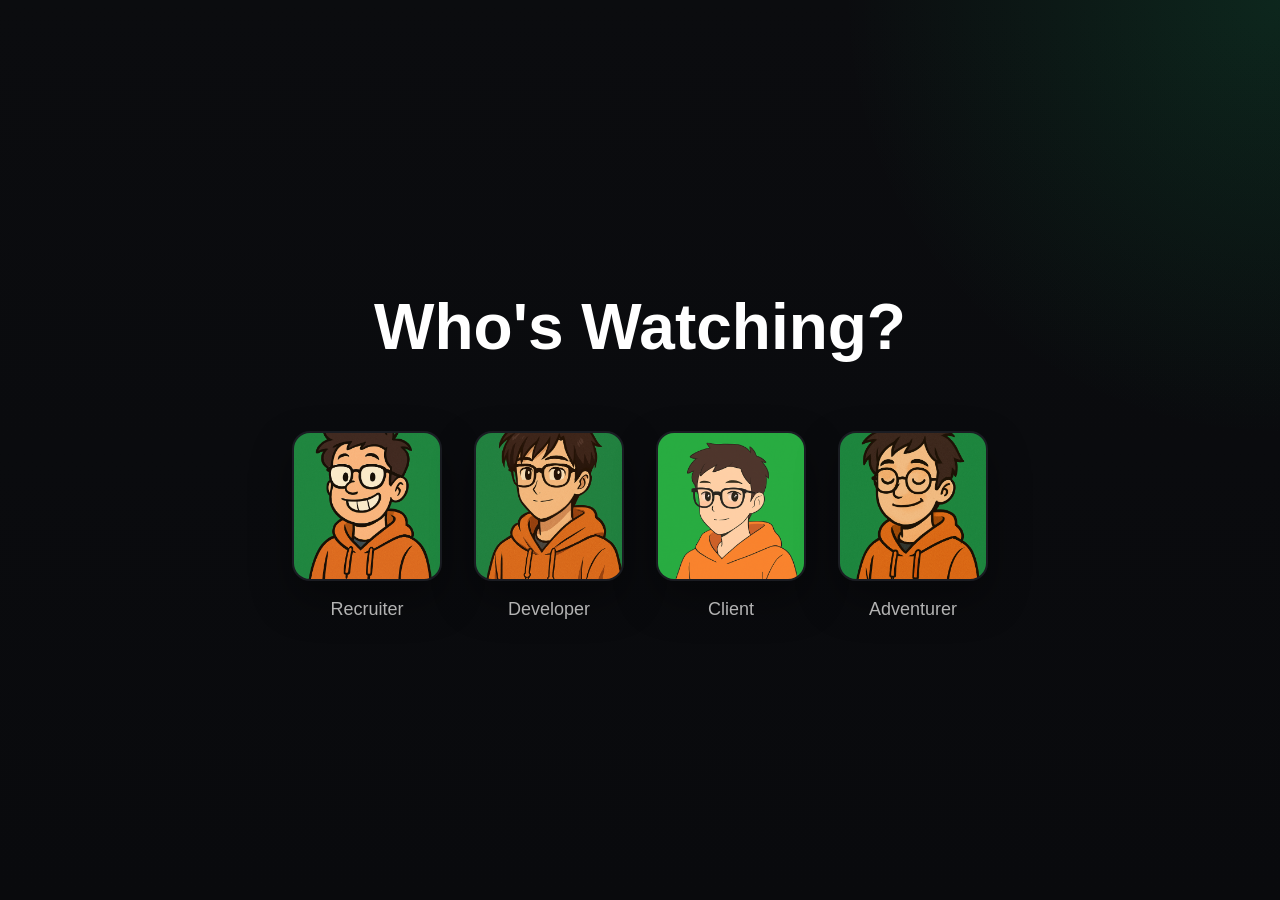
==== commit 6a64d8dc: "Securing" ====
--- a/index.html
+++ b/index.html
@@ -3,6 +3,8 @@
 <head>
     <meta charset="UTF-8">
     <meta name="viewport" content="width=device-width, initial-scale=1.0">
+    <meta http-equiv="Content-Security-Policy" content="default-src 'self'; script-src 'self'; style-src 'self' 'unsafe-inline' https://fonts.googleapis.com; img-src 'self' data:; font-src https://fonts.gstatic.com; object-src 'none'; base-uri 'self'; form-action 'self' mailto:; upgrade-insecure-requests">
+    <meta name="referrer" content="strict-origin-when-cross-origin">
     <title>Henry Ramirez Jr. | Choose a Profile</title>
     <link href="https://fonts.googleapis.com/css2?family=Inter:wght@400;500;600;700;800&display=swap" rel="stylesheet">
     <link rel="stylesheet" href="styles.css">
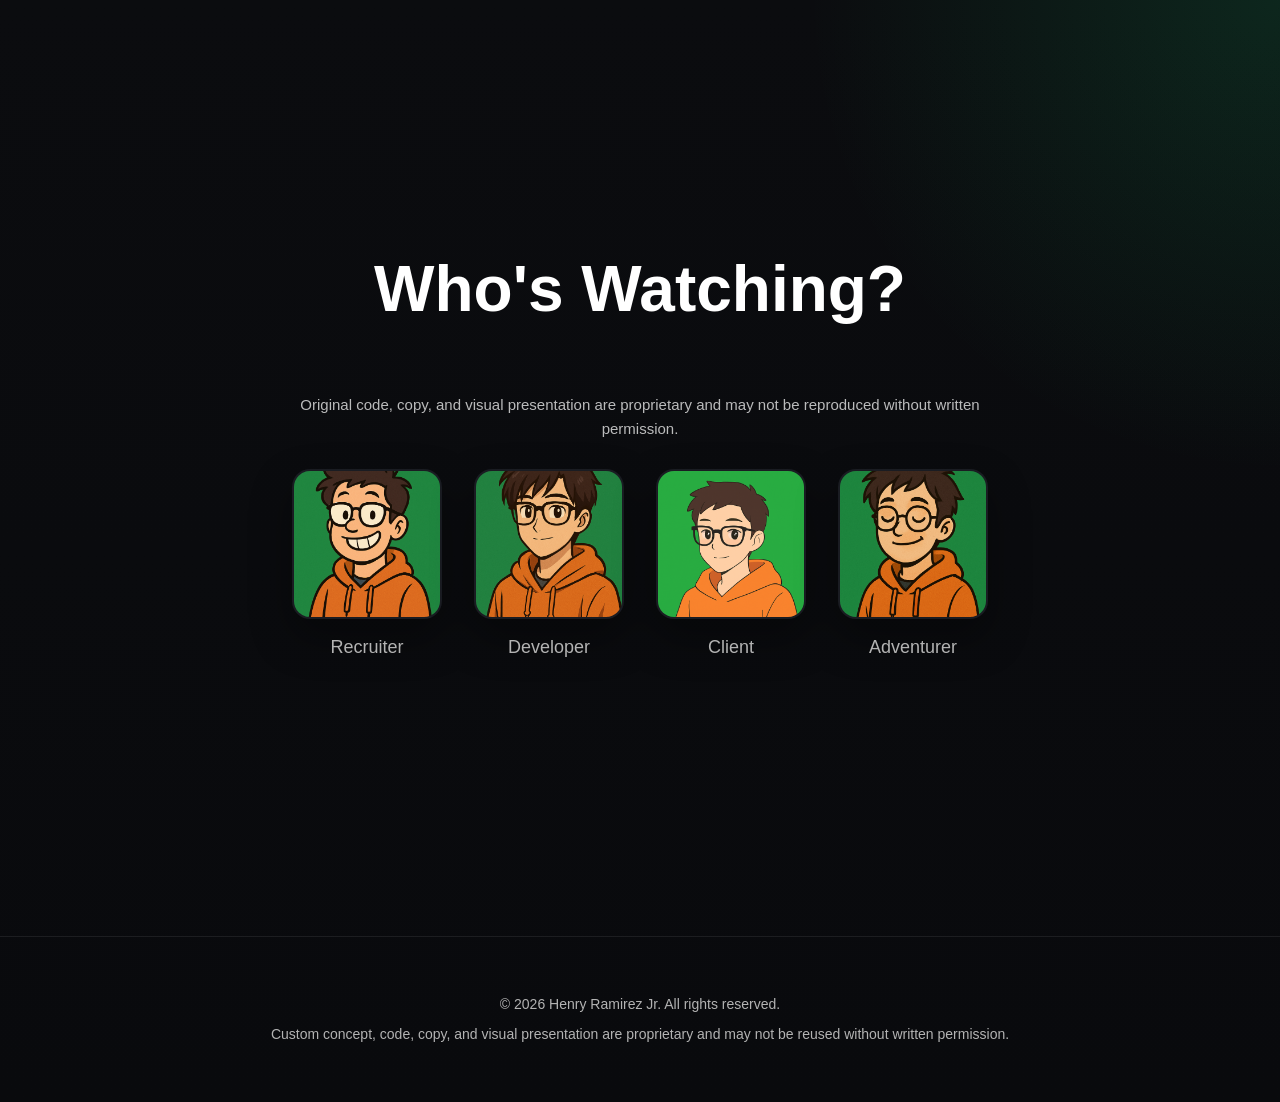
==== commit e296bc73: "Secure" ====
--- a/index.html
+++ b/index.html
@@ -5,6 +5,8 @@
     <meta name="viewport" content="width=device-width, initial-scale=1.0">
     <meta http-equiv="Content-Security-Policy" content="default-src 'self'; script-src 'self'; style-src 'self' 'unsafe-inline' https://fonts.googleapis.com; img-src 'self' data:; font-src https://fonts.gstatic.com; object-src 'none'; base-uri 'self'; form-action 'self' mailto:; upgrade-insecure-requests">
     <meta name="referrer" content="strict-origin-when-cross-origin">
+    <meta name="copyright" content="Copyright 2026 Henry Ramirez Jr. All rights reserved.">
+    <meta name="robots" content="index, follow, noarchive, nosnippet, noimageindex, max-snippet:0, max-image-preview:none">
     <title>Henry Ramirez Jr. | Choose a Profile</title>
     <link href="https://fonts.googleapis.com/css2?family=Inter:wght@400;500;600;700;800&display=swap" rel="stylesheet">
     <link rel="stylesheet" href="styles.css">
@@ -14,6 +16,7 @@
         <section class="profile-selection">
             <div class="container">
                 <h2>Who's Watching?</h2>
+                <p class="ownership-note">Original code, copy, and visual presentation are proprietary and may not be reproduced without written permission.</p>
                 <div class="profiles">
                     <a class="profile" data-profile="recruiter" data-href="profiles/recruiter.html" href="profiles/recruiter.html">
                         <img src="fotos/person1.png" alt="Recruiter profile" class="person">
@@ -36,6 +39,13 @@
         </section>
     </div>
 
+    <footer>
+        <div class="container">
+            <p>&copy; 2026 Henry Ramirez Jr. All rights reserved.</p>
+            <p>Custom concept, code, copy, and visual presentation are proprietary and may not be reused without written permission.</p>
+        </div>
+    </footer>
+
     <script src="script.js"></script>
 </body>
 </html>
--- a/styles.css
+++ b/styles.css
@@ -278,6 +278,14 @@
     font-size: clamp(2.4rem, 7vw, 4rem);
     margin-bottom: 52px;
     animation: fadeIn 1s ease;
+}
+
+.ownership-note {
+    max-width: 720px;
+    margin: 0 auto 28px;
+    color: rgba(255, 255, 255, 0.72);
+    text-align: center;
+    font-size: 15px;
 }
 
 .profiles {
@@ -765,6 +773,7 @@
 footer p {
     color: var(--text-muted);
     font-size: 14px;
+    margin-top: 8px;
 }
 
 @keyframes fadeIn {
